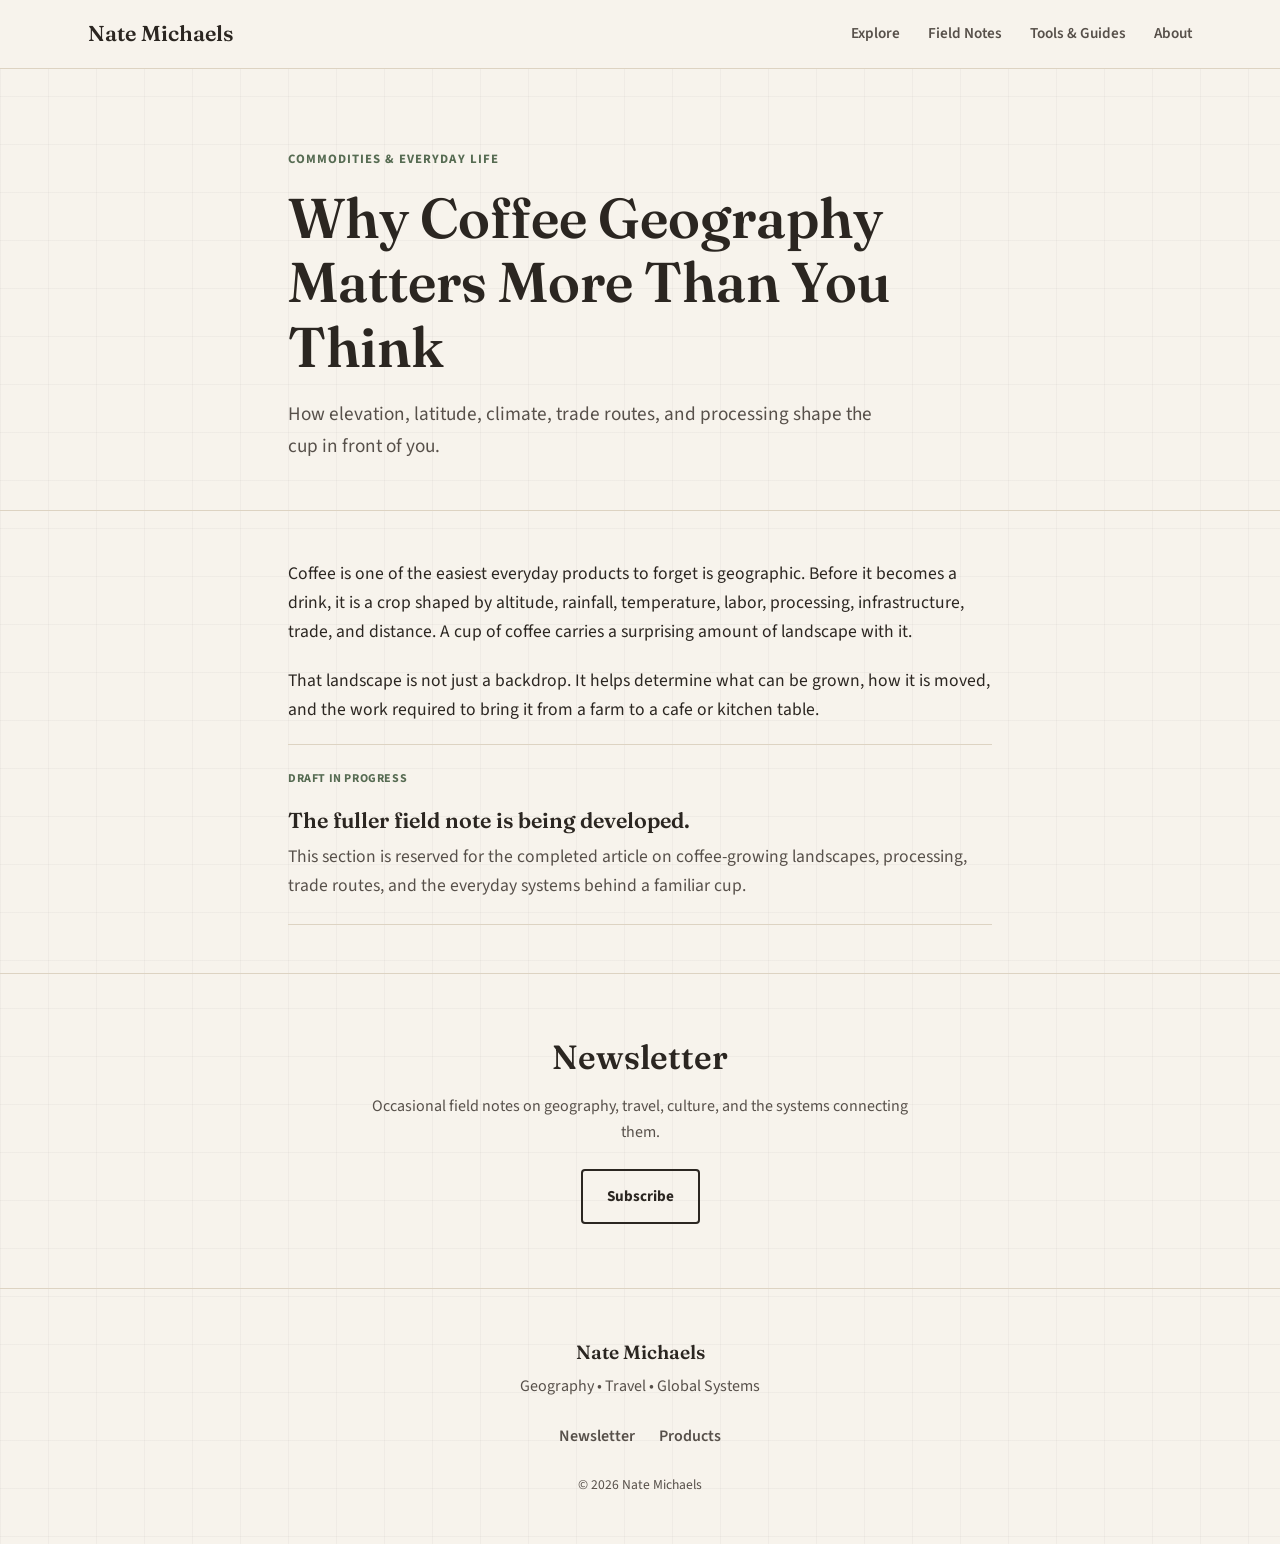
==== field-notes/coffee-geography.html @ fca3ed49 "Publish first Nate Michaels field note" ====
<!DOCTYPE html>
<html lang="en">
<head>
  <meta charset="UTF-8">
  <meta name="viewport" content="width=device-width, initial-scale=1.0">
  <title>Why Coffee Geography Matters More Than You Think | Nate Michaels</title>
  <meta name="description" content="How elevation, latitude, climate, trade routes, and processing shape the cup in front of you.">

  <meta property="og:type" content="article">
  <meta property="og:title" content="Why Coffee Geography Matters More Than You Think | Nate Michaels">
  <meta property="og:description" content="How elevation, latitude, climate, trade routes, and processing shape the cup in front of you.">
  <meta property="og:image" content="https://natemichaels.us/assets/images/hero-travel.jpg">
  <meta property="og:url" content="https://natemichaels.us/field-notes/coffee-geography.html">
  <meta name="twitter:card" content="summary_large_image">

  <link rel="preconnect" href="https://fonts.googleapis.com">
  <link rel="preconnect" href="https://fonts.gstatic.com" crossorigin>
  <link href="https://fonts.googleapis.com/css2?family=Fraunces:opsz,wght@9..144,400;9..144,500;9..144,600&family=Source+Sans+3:wght@400;500;600;700&display=swap" rel="stylesheet">
  <link rel="stylesheet" href="../assets/css/style.css">
</head>
<body>
  <a class="skip-link" href="#main">Skip to content</a>

  <header class="site-header">
    <div class="header-inner">
      <a href="../index.html" class="logo">Nate Michaels</a>

      <button class="nav-toggle" id="navToggle" aria-expanded="false" aria-controls="primaryNav">
        <span class="sr-only">Menu</span>
        <span class="nav-toggle-bar"></span>
      </button>

      <nav class="primary-nav" id="primaryNav">
        <a href="../index.html#explore">Explore</a>
        <a href="../index.html#field-notes">Field Notes</a>
        <a href="../index.html#tools">Tools &amp; Guides</a>
        <a href="../index.html#about">About</a>
      </nav>
    </div>
  </header>

  <main id="main">
    <article>
      <header class="article-header">
        <div class="article-header-inner">
          <p class="eyebrow">Commodities &amp; Everyday Life</p>
          <h1>Why Coffee Geography Matters More Than You Think</h1>
          <p class="article-dek">How elevation, latitude, climate, trade routes, and processing shape the cup in front of you.</p>
        </div>
      </header>

      <div class="article-body">
        <p>Coffee is one of the easiest everyday products to forget is geographic. Before it becomes a drink, it is a crop shaped by altitude, rainfall, temperature, labor, processing, infrastructure, trade, and distance. A cup of coffee carries a surprising amount of landscape with it.</p>
        <p>That landscape is not just a backdrop. It helps determine what can be grown, how it is moved, and the work required to bring it from a farm to a cafe or kitchen table.</p>

        <section class="article-draft" aria-labelledby="draft-heading">
          <p class="post-status">Draft in Progress</p>
          <h2 id="draft-heading">The fuller field note is being developed.</h2>
          <p>This section is reserved for the completed article on coffee-growing landscapes, processing, trade routes, and the everyday systems behind a familiar cup.</p>
        </section>
      </div>
    </article>

    <section class="section newsletter" aria-labelledby="newsletter-heading">
      <div class="section-inner newsletter-inner">
        <h2 id="newsletter-heading" class="section-heading">Newsletter</h2>
        <p>Occasional field notes on geography, travel, culture, and the systems connecting them.</p>
        <a href="https://substack.com/@geographyninja" class="btn btn-secondary">Subscribe</a>
      </div>
    </section>
  </main>

  <footer class="site-footer">
    <div class="footer-inner">
      <p class="footer-brand">Nate Michaels</p>
      <p class="footer-tagline">Geography &bull; Travel &bull; Global Systems</p>
      <nav class="footer-links">
        <a href="https://substack.com/@geographyninja">Newsletter</a>
        <a href="../index.html#tools">Products</a>
      </nav>
      <p class="footer-copyright">&copy; <span id="year"></span> Nate Michaels</p>
    </div>
  </footer>

  <script src="../assets/js/main.js"></script>
</body>
</html>
---- assets/css/style.css ----
/* Nate Michaels — editorial travel/geography site */

:root {
  --color-bg: #f7f3ec;
  --color-bg-muted: #efe8db;
  --color-ink: #2b2621;
  --color-ink-soft: #57504a;
  --color-rule: #ddd3c2;
  --color-accent: #a15c38;   /* terracotta */
  --color-accent-dark: #7d4327;
  --color-moss: #566b52;     /* muted olive/green */

  --font-display: "Fraunces", Georgia, serif;
  --font-body: "Source Sans 3", -apple-system, BlinkMacSystemFont, "Segoe UI", sans-serif;

  --max-width: 72rem;
}

* {
  box-sizing: border-box;
}

html {
  scroll-behavior: smooth;
}

@media (prefers-reduced-motion: reduce) {
  html {
    scroll-behavior: auto;
  }
  * {
    animation-duration: 0.001ms !important;
    animation-iteration-count: 1 !important;
    transition-duration: 0.001ms !important;
  }
}

body {
  margin: 0;
  font-family: var(--font-body);
  color: var(--color-ink);
  background-color: var(--color-bg);
  line-height: 1.65;
  /* subtle topographic grid, drawn with CSS only */
  background-image:
    linear-gradient(rgba(43, 38, 33, 0.035) 1px, transparent 1px),
    linear-gradient(90deg, rgba(43, 38, 33, 0.035) 1px, transparent 1px);
  background-size: 48px 48px;
}

h1, h2, h3 {
  font-family: var(--font-display);
  font-weight: 600;
  color: var(--color-ink);
  line-height: 1.15;
  margin-top: 0;
}

a {
  color: var(--color-accent-dark);
}

.sr-only {
  position: absolute;
  width: 1px;
  height: 1px;
  padding: 0;
  margin: -1px;
  overflow: hidden;
  clip: rect(0, 0, 0, 0);
  white-space: nowrap;
  border: 0;
}

.skip-link {
  position: absolute;
  left: -999px;
  top: 0;
  background: var(--color-ink);
  color: #fff;
  padding: 0.75rem 1rem;
  z-index: 100;
}

.skip-link:focus {
  left: 0.5rem;
  top: 0.5rem;
}

/* ---------- Header ---------- */

.site-header {
  border-bottom: 1px solid var(--color-rule);
  background-color: var(--color-bg);
  position: sticky;
  top: 0;
  z-index: 10;
}

.header-inner {
  max-width: var(--max-width);
  margin: 0 auto;
  padding: 1rem 1.5rem;
  display: flex;
  align-items: center;
  justify-content: space-between;
  position: relative;
}

.logo {
  font-family: var(--font-display);
  font-weight: 600;
  font-size: 1.35rem;
  text-decoration: none;
  color: var(--color-ink);
}

.primary-nav {
  display: flex;
  gap: 1.75rem;
}

.primary-nav a {
  text-decoration: none;
  color: var(--color-ink-soft);
  font-weight: 600;
  font-size: 0.95rem;
}

.primary-nav a:hover,
.primary-nav a:focus-visible {
  color: var(--color-accent-dark);
}

.nav-toggle {
  display: none;
  flex-direction: column;
  gap: 5px;
  background: none;
  border: 1px solid var(--color-rule);
  border-radius: 6px;
  padding: 0.5rem 0.65rem;
  cursor: pointer;
}

.nav-toggle-bar,
.nav-toggle-bar::before,
.nav-toggle-bar::after {
  content: "";
  display: block;
  width: 20px;
  height: 2px;
  background: var(--color-ink);
  position: relative;
}

.nav-toggle-bar::before {
  top: -6px;
}

.nav-toggle-bar::after {
  top: 4px;
}

@media (max-width: 640px) {
  .nav-toggle {
    display: inline-flex;
  }

  .primary-nav {
    display: none;
    position: absolute;
    top: 100%;
    left: 0;
    right: 0;
    background: var(--color-bg);
    border-bottom: 1px solid var(--color-rule);
    flex-direction: column;
    padding: 1rem 1.5rem 1.5rem;
    gap: 1rem;
  }

  .primary-nav.is-open {
    display: flex;
  }

  .hero {
    padding-top: 3rem;
  }

  .hero-photo {
    margin-top: 0.5rem;
  }

  .feature-photo figcaption {
    font-size: 1rem;
  }
}

/* ---------- Layout helpers ---------- */

.section {
  padding: 4rem 1.5rem;
}

.section-muted {
  background-color: var(--color-bg-muted);
}

.section-inner {
  max-width: var(--max-width);
  margin: 0 auto;
}

.section-heading {
  font-size: clamp(1.6rem, 3vw, 2.1rem);
  margin-bottom: 0.75rem;
}

.section-lede {
  color: var(--color-ink-soft);
  max-width: 40rem;
  margin-bottom: 2.5rem;
}

/* ---------- Hero ---------- */

.hero {
  padding: 5rem 1.5rem 4rem;
  border-bottom: 1px solid var(--color-rule);
}

.hero-inner {
  max-width: 52rem;
  margin: 0 auto;
  text-align: left;
}

.eyebrow {
  text-transform: uppercase;
  letter-spacing: 0.08em;
  font-size: 0.8rem;
  font-weight: 700;
  color: var(--color-moss);
  margin: 0 0 1rem;
}

.hero h1 {
  font-size: clamp(2.1rem, 5vw, 3.25rem);
  margin-bottom: 1.25rem;
}

.hero-copy {
  font-size: 1.1rem;
  color: var(--color-ink-soft);
  max-width: 38rem;
  margin-bottom: 2rem;
}

.hero-ctas {
  display: flex;
  flex-wrap: wrap;
  gap: 1rem;
  margin-bottom: 2rem;
}

.hero-photo,
.feature-photo {
  margin: 0;
  border: 1px solid var(--color-rule);
  border-radius: 14px;
  overflow: hidden;
  background: var(--color-bg-muted);
}

.hero-photo img,
.feature-photo img {
  display: block;
  width: 100%;
  height: auto;
  object-fit: cover;
  background: #dfe6d7;
}

.hero-photo {
  max-width: 100%;
  box-shadow: 0 20px 40px rgba(43, 38, 33, 0.08);
}

.hero-photo img {
  aspect-ratio: 1600 / 1063;
  object-position: center;
}

.photo-feature-grid {
  display: grid;
  grid-template-columns: repeat(auto-fit, minmax(17rem, 1fr));
  gap: 1.5rem;
  margin-top: 2.5rem;
}

.feature-photo img {
  aspect-ratio: 1400 / 930;
  object-position: center;
}

.feature-photo figcaption {
  padding: 0.85rem 1rem 1rem;
  font-family: var(--font-display);
  font-size: 1.1rem;
  color: var(--color-ink);
  background: rgba(247, 243, 236, 0.92);
}

/* ---------- Buttons ---------- */

.btn {
  display: inline-block;
  text-decoration: none;
  font-weight: 700;
  padding: 0.8rem 1.5rem;
  border-radius: 4px;
  border: 2px solid transparent;
  font-size: 0.95rem;
}

.btn-primary {
  background-color: var(--color-accent);
  color: #fff;
  border-color: var(--color-accent);
}

.btn-primary:hover,
.btn-primary:focus-visible {
  background-color: var(--color-accent-dark);
  border-color: var(--color-accent-dark);
}

.btn-secondary {
  background-color: transparent;
  color: var(--color-ink);
  border-color: var(--color-ink);
}

.btn-secondary:hover,
.btn-secondary:focus-visible {
  background-color: var(--color-ink);
  color: var(--color-bg);
}

/* ---------- Cards ---------- */

.card-grid {
  display: grid;
  grid-template-columns: repeat(auto-fit, minmax(15rem, 1fr));
  gap: 1.5rem;
}

.topic-card,
.post-card,
.product-card {
  background-color: var(--color-bg);
  border: 1px solid var(--color-rule);
  border-radius: 8px;
  padding: 1.75rem;
}

.section-muted .topic-card,
.section-muted .post-card {
  background-color: var(--color-bg);
}

.topic-card h3 {
  font-size: 1.15rem;
  margin-bottom: 0.5rem;
}

.topic-card p {
  color: var(--color-ink-soft);
  margin: 0;
}

.topic-card-link,
.post-card-link {
  display: block;
  color: inherit;
  text-decoration: none;
}

.topic-card-link {
  transition: border-color 0.2s ease, box-shadow 0.2s ease;
}

.topic-card-link:hover,
.topic-card-link:focus-visible {
  border-color: var(--color-accent);
  box-shadow: 0 8px 18px rgba(43, 38, 33, 0.08);
}

.post-card-link:focus-visible {
  outline: 2px solid var(--color-accent);
  outline-offset: 4px;
}

.post-card:has(.post-card-link) {
  padding: 0;
}

.post-card-link {
  height: 100%;
  padding: 1.75rem;
}

.post-card:has(.post-card-link):hover {
  border-color: var(--color-accent);
}

.post-status {
  text-transform: uppercase;
  font-size: 0.75rem;
  font-weight: 700;
  letter-spacing: 0.05em;
  color: var(--color-moss);
  margin: 0 0 0.5rem;
}

.post-card h3 {
  font-size: 1.1rem;
  margin-bottom: 0.5rem;
}

.post-card p:last-child {
  color: var(--color-ink-soft);
  margin: 0;
}

/* ---------- Travel Photography Field Notes ---------- */

.photography-notes {
  border-bottom: 1px solid var(--color-rule);
}

.field-tips {
  counter-reset: field-tip;
  display: grid;
  grid-template-columns: repeat(auto-fit, minmax(17rem, 1fr));
  gap: 0 2.5rem;
  max-width: 58rem;
  margin: 0;
  padding: 0;
  list-style: none;
}

.field-tips li {
  counter-increment: field-tip;
  position: relative;
  padding: 1.4rem 0 1.4rem 2.5rem;
  border-top: 1px solid var(--color-rule);
}

.field-tips li::before {
  content: "0" counter(field-tip);
  position: absolute;
  left: 0;
  top: 1.5rem;
  color: var(--color-moss);
  font-size: 0.8rem;
  font-weight: 700;
  letter-spacing: 0.05em;
}

.field-tips h3 {
  font-size: 1.1rem;
  margin-bottom: 0.35rem;
}

.field-tips p {
  color: var(--color-ink-soft);
  margin: 0;
}

.guide-preview {
  max-width: 42rem;
  margin-top: 2.5rem;
  padding-top: 1.5rem;
  border-top: 2px solid var(--color-accent);
}

.guide-preview h3 {
  font-size: 1.35rem;
  margin-bottom: 0.5rem;
}

.guide-preview p:last-child {
  color: var(--color-ink-soft);
  max-width: 38rem;
  margin: 0;
}

/* ---------- Products ---------- */

.compare {
  border: 1px solid var(--color-rule);
  border-radius: 8px;
  padding: 1.75rem;
  margin-bottom: 2.5rem;
  background-color: var(--color-bg-muted);
}

.compare-heading {
  font-size: 1.25rem;
  margin-bottom: 1.25rem;
}

.compare-grid {
  display: grid;
  grid-template-columns: repeat(auto-fit, minmax(15rem, 1fr));
  gap: 1.5rem;
}

.compare-column {
  background-color: var(--color-bg);
  border: 1px solid var(--color-rule);
  border-radius: 8px;
  padding: 1.25rem 1.5rem;
}

.compare-name {
  font-family: var(--font-display);
  font-weight: 600;
  font-size: 1.05rem;
  margin: 0 0 0.75rem;
}

.compare-label {
  font-weight: 700;
  margin: 0 0 0.4rem;
}

.compare-list {
  margin: 0 0 1rem;
  padding-left: 1.25rem;
  color: var(--color-ink-soft);
}

.compare-list li {
  margin-bottom: 0.35rem;
}

.compare-choose {
  color: var(--color-ink-soft);
  margin: 0;
}

.product-grid {
  margin-bottom: 1.5rem;
}

.product-card {
  display: flex;
  flex-direction: column;
  border-color: var(--color-accent);
}

.product-card h3 {
  font-size: 1.3rem;
  margin-bottom: 0.75rem;
}

.product-problem {
  color: var(--color-ink-soft);
  margin-bottom: 1rem;
}

.product-benefits {
  margin: 0 0 1.25rem;
  padding-left: 1.25rem;
  color: var(--color-ink-soft);
}

.product-benefits li {
  margin-bottom: 0.4rem;
}

.product-price {
  font-family: var(--font-display);
  font-size: 1.5rem;
  font-weight: 600;
  margin: 0 0 1rem;
}

.product-cta {
  align-self: flex-start;
}

.bundle-note {
  color: var(--color-ink-soft);
  font-size: 0.9rem;
  font-style: italic;
}

/* ---------- Field Note Article ---------- */

.article-header {
  padding: 5rem 1.5rem 3rem;
  border-bottom: 1px solid var(--color-rule);
}

.article-header-inner,
.article-body,
.article-draft {
  max-width: 44rem;
  margin: 0 auto;
}

.article-header h1 {
  font-size: clamp(2.2rem, 5vw, 3.5rem);
  margin-bottom: 1.25rem;
}

.article-dek {
  max-width: 38rem;
  color: var(--color-ink-soft);
  font-size: 1.2rem;
  margin: 0;
}

.article-body {
  padding: 3rem 0;
  font-size: 1.1rem;
}

.article-body p {
  margin: 0 0 1.25rem;
}

.article-draft {
  padding: 1.5rem 0;
  border-top: 1px solid var(--color-rule);
  border-bottom: 1px solid var(--color-rule);
}

.article-draft h2 {
  font-size: 1.35rem;
  margin-bottom: 0.5rem;
}

.article-draft p:last-child {
  color: var(--color-ink-soft);
  margin-bottom: 0;
}

/* ---------- About ---------- */

.about-inner p {
  max-width: 42rem;
  color: var(--color-ink-soft);
  font-size: 1.05rem;
}

/* ---------- Newsletter ---------- */

.newsletter {
  border-top: 1px solid var(--color-rule);
  border-bottom: 1px solid var(--color-rule);
  text-align: center;
}

.newsletter-inner {
  max-width: 34rem;
}

.newsletter p {
  color: var(--color-ink-soft);
  margin-bottom: 1.5rem;
}

/* ---------- Footer ---------- */

.site-footer {
  padding: 3rem 1.5rem;
  text-align: center;
}

.footer-brand {
  font-family: var(--font-display);
  font-weight: 600;
  font-size: 1.2rem;
  margin: 0;
}

.footer-tagline {
  color: var(--color-ink-soft);
  margin: 0.25rem 0 1.5rem;
}

.footer-links {
  display: flex;
  justify-content: center;
  gap: 1.5rem;
  margin-bottom: 1.5rem;
}

.footer-links a {
  color: var(--color-ink-soft);
  text-decoration: none;
  font-weight: 600;
}

.footer-links a:hover,
.footer-links a:focus-visible {
  color: var(--color-accent-dark);
}

.footer-copyright {
  color: var(--color-ink-soft);
  font-size: 0.85rem;
  margin: 0;
}
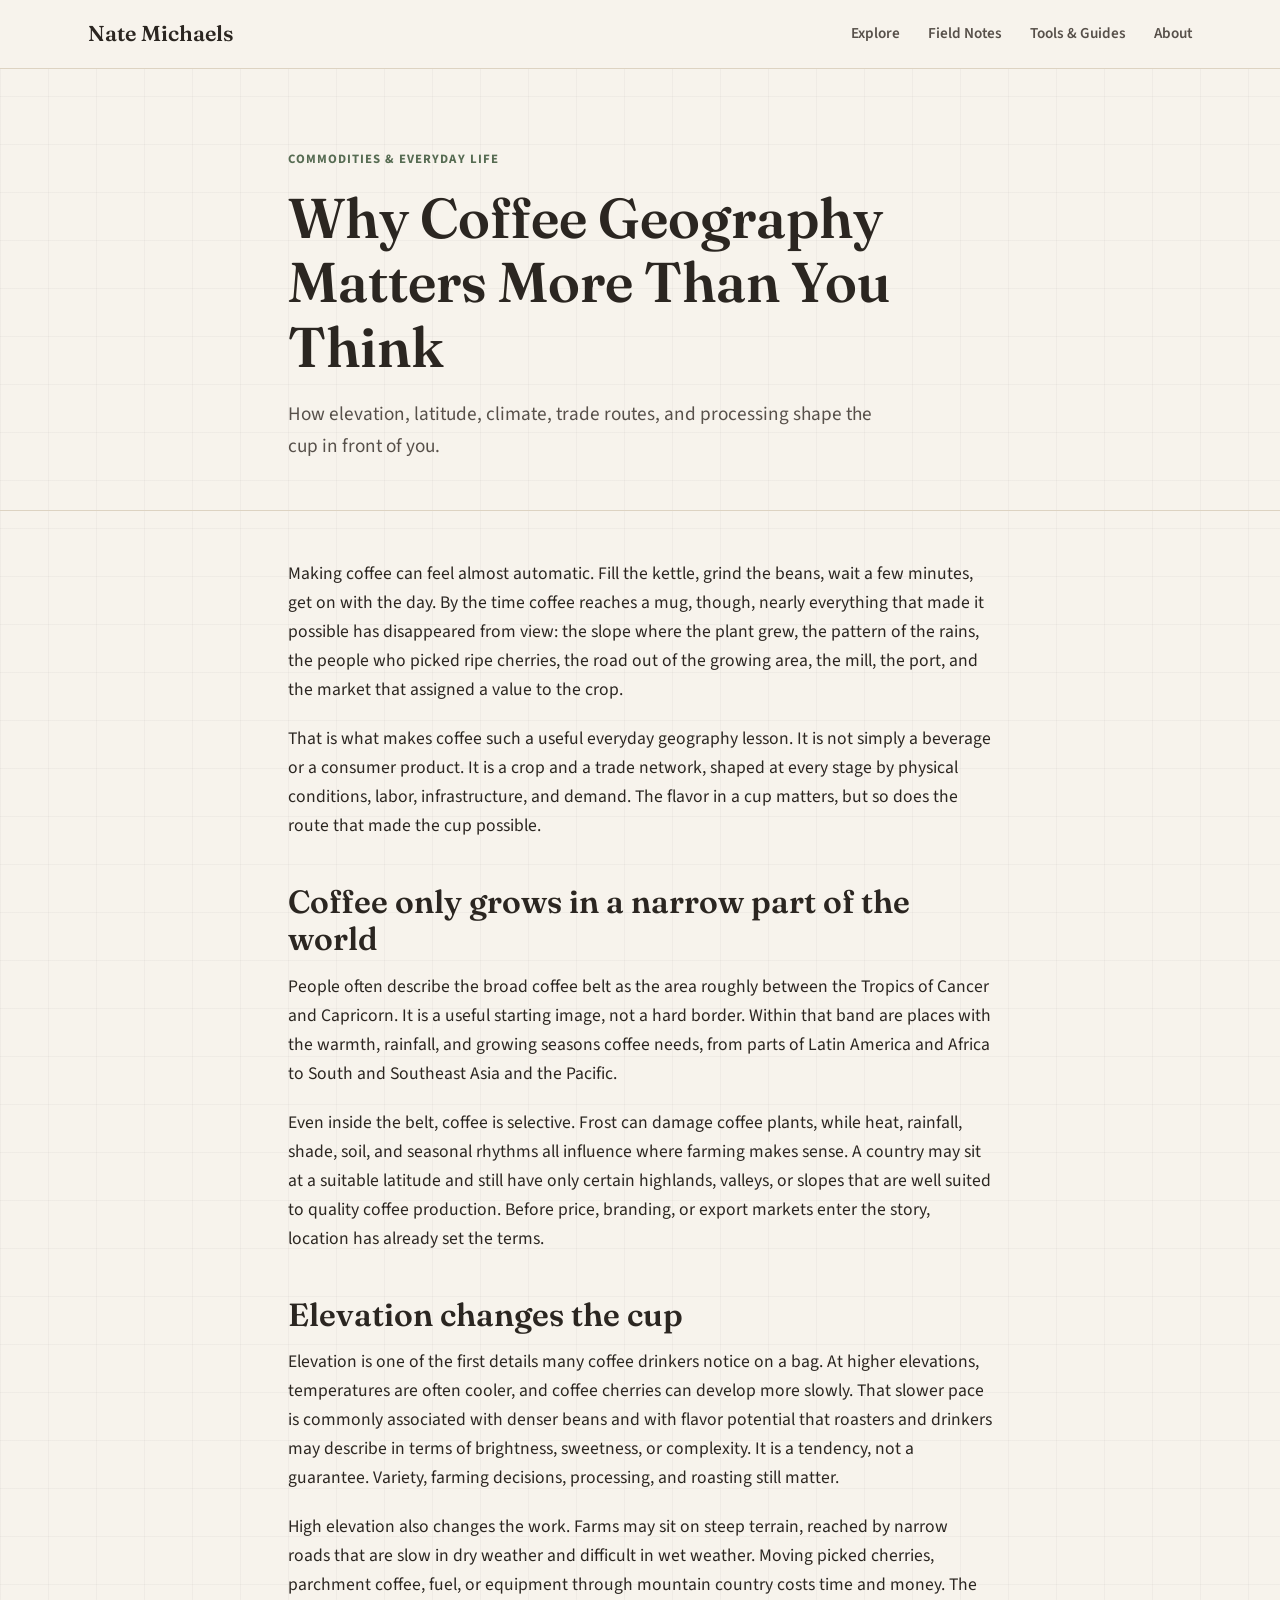
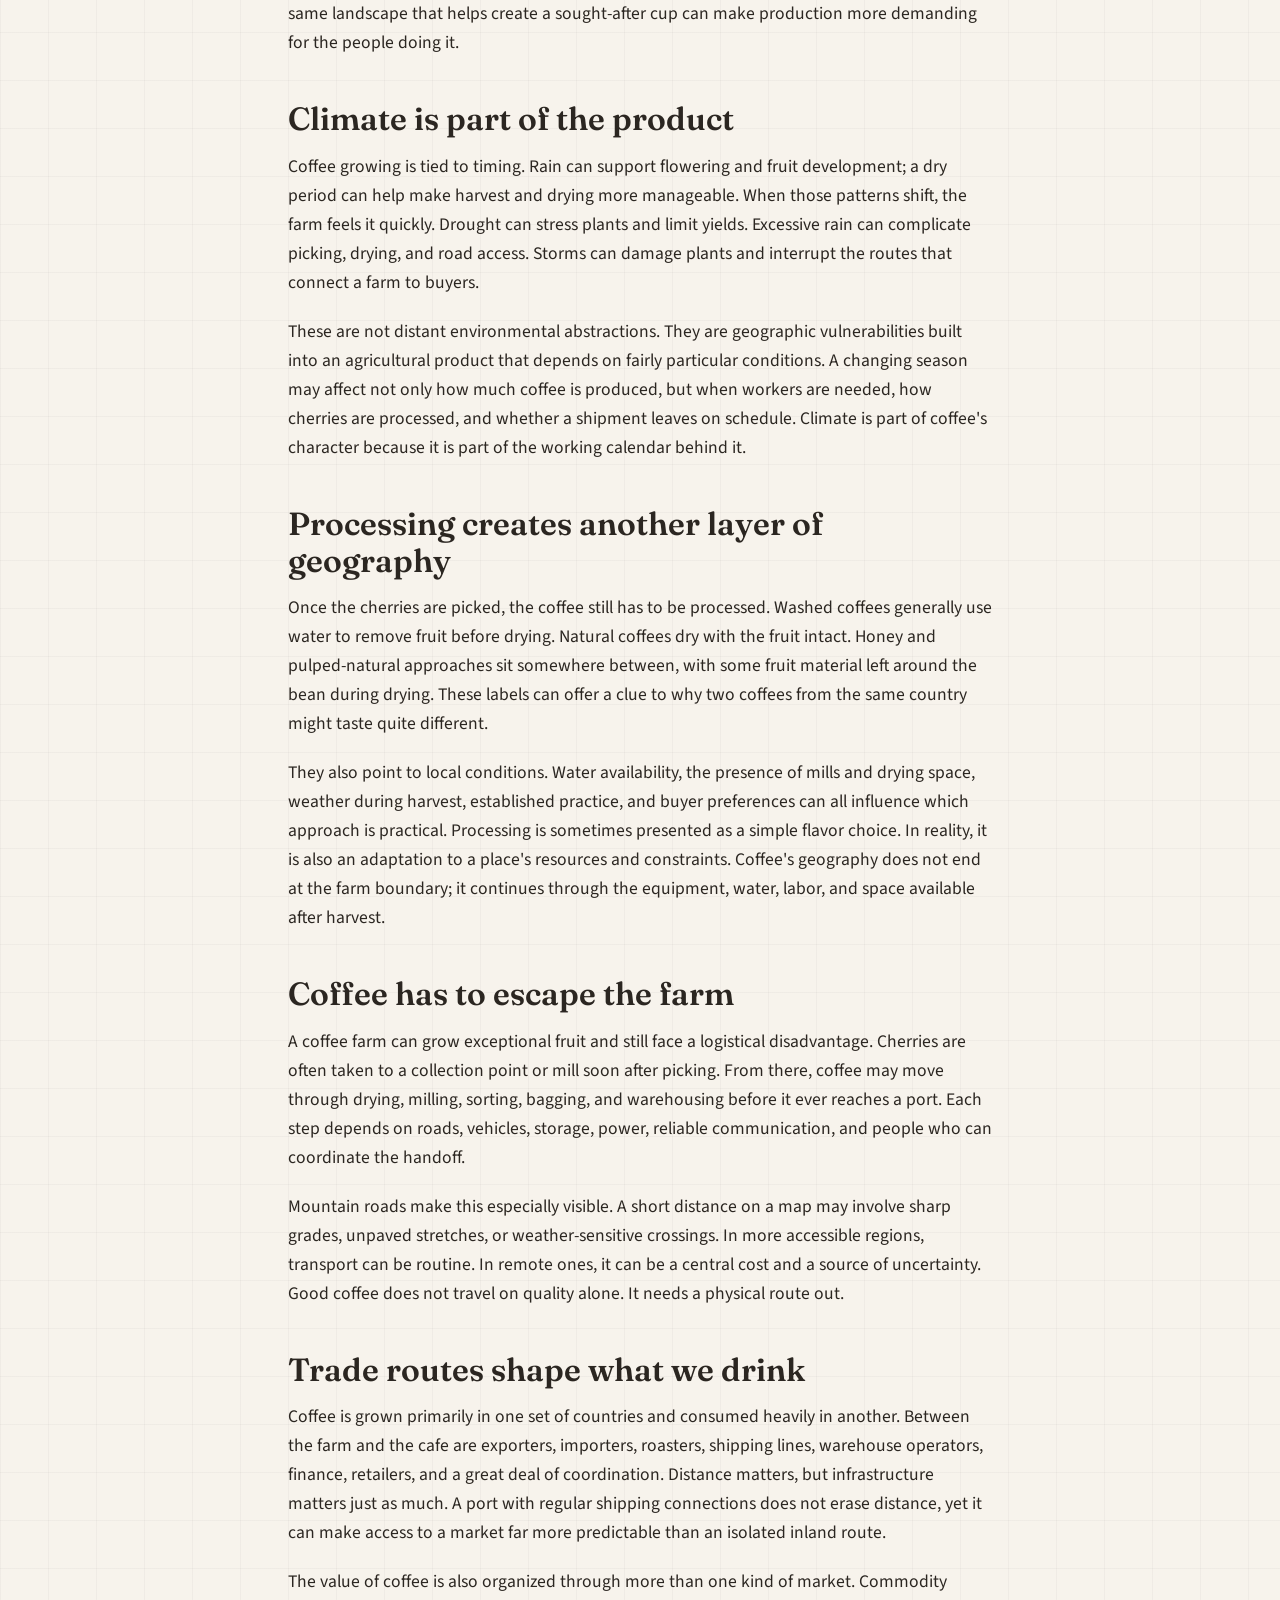
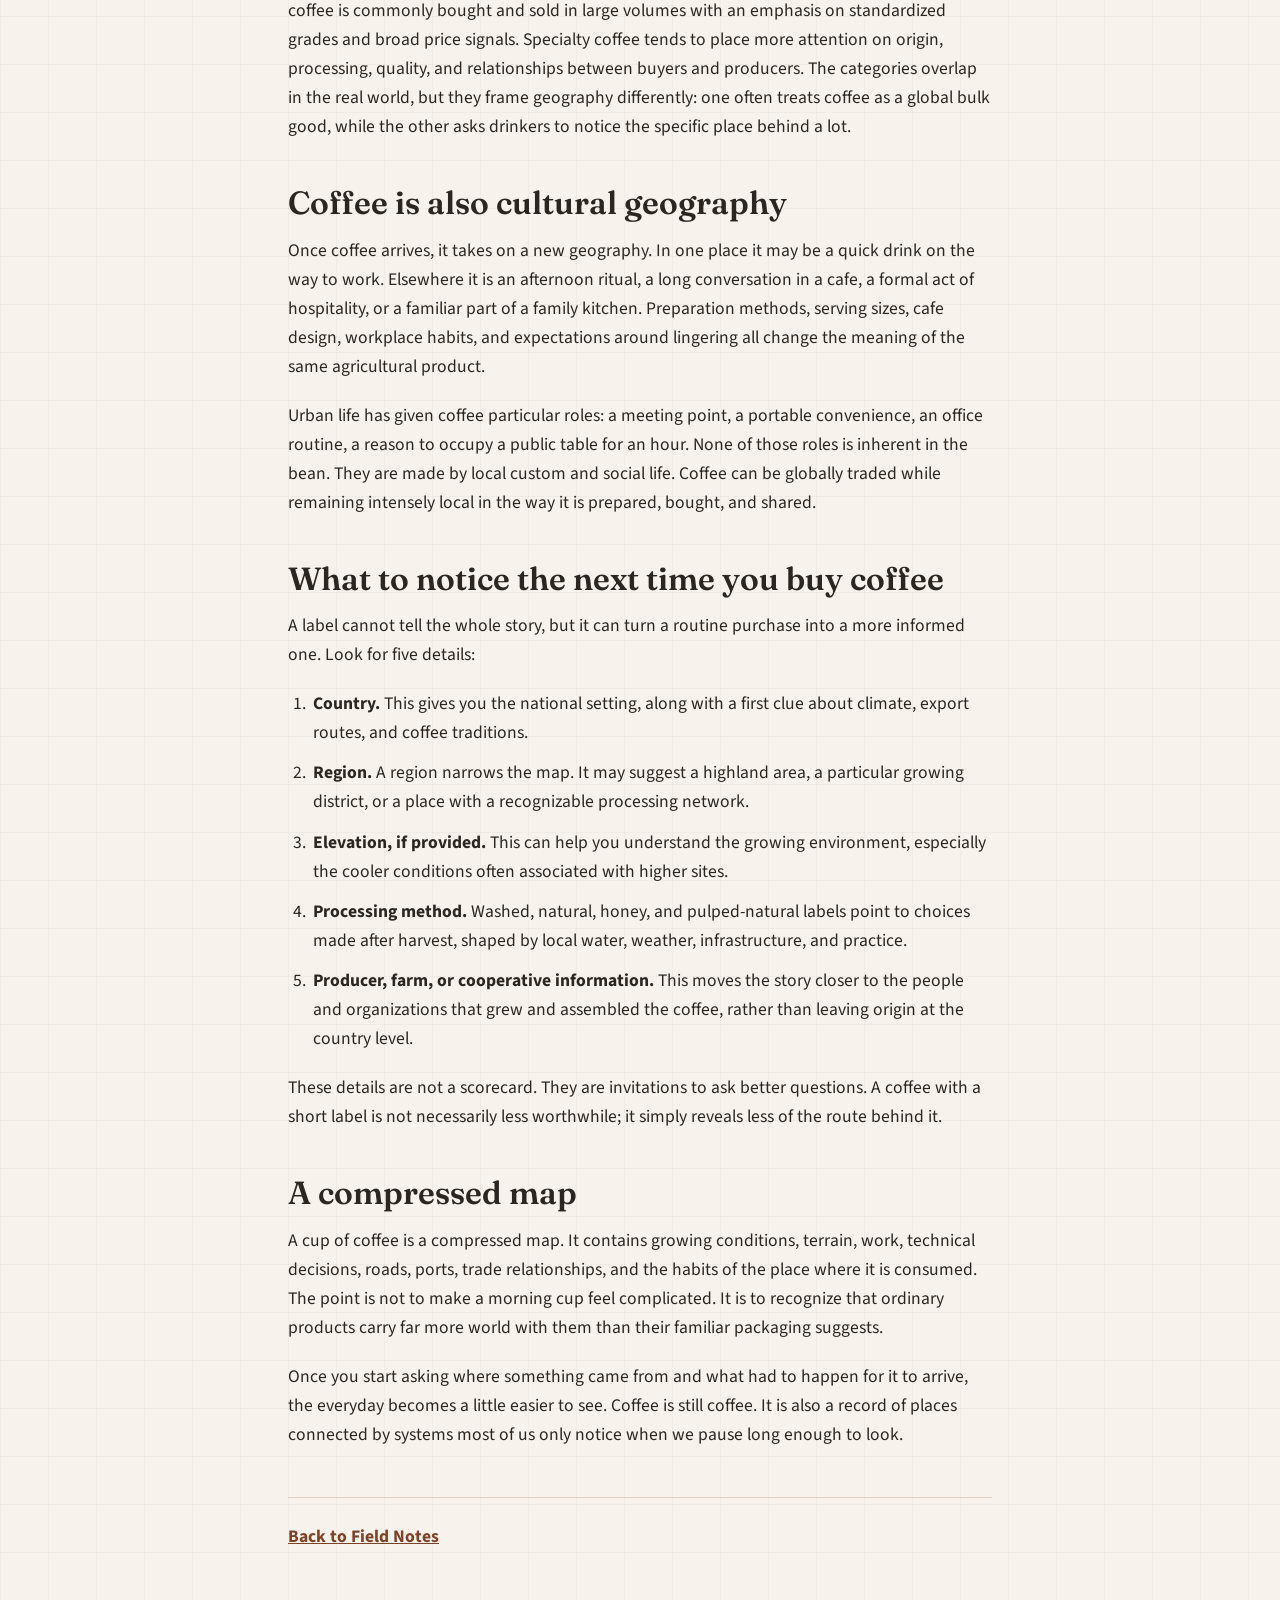
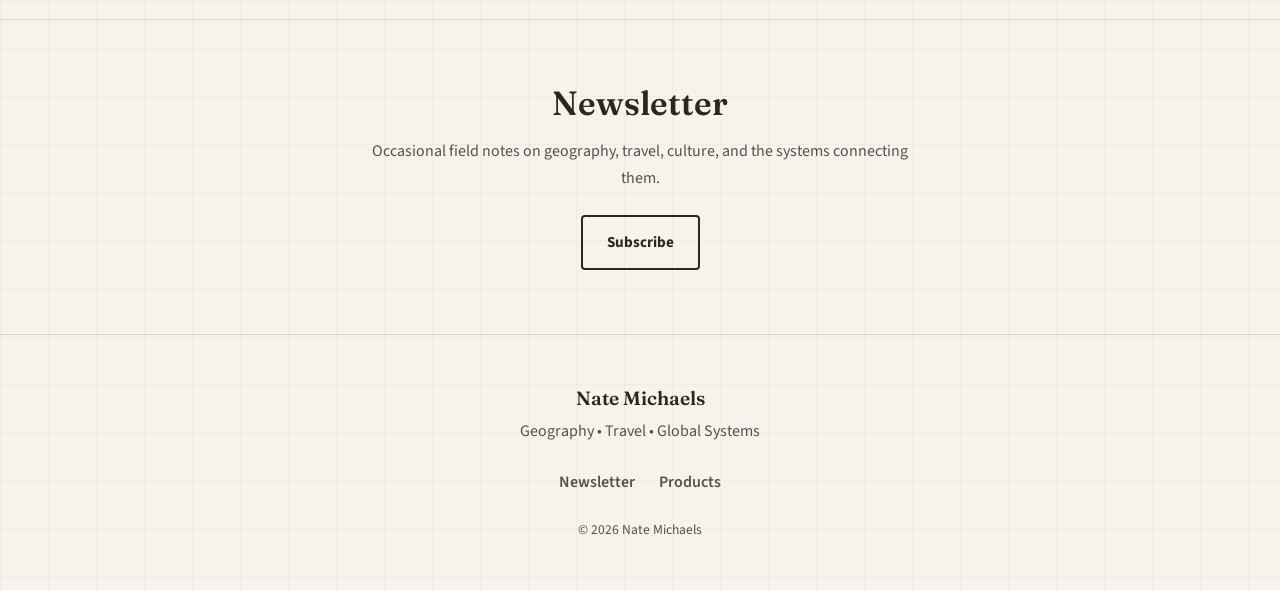
==== commit f4db1080: "Publish coffee geography field note" ====
--- a/field-notes/coffee-geography.html
+++ b/field-notes/coffee-geography.html
@@ -50,14 +50,71 @@
       </header>
 
       <div class="article-body">
-        <p>Coffee is one of the easiest everyday products to forget is geographic. Before it becomes a drink, it is a crop shaped by altitude, rainfall, temperature, labor, processing, infrastructure, trade, and distance. A cup of coffee carries a surprising amount of landscape with it.</p>
-        <p>That landscape is not just a backdrop. It helps determine what can be grown, how it is moved, and the work required to bring it from a farm to a cafe or kitchen table.</p>
+        <p>Making coffee can feel almost automatic. Fill the kettle, grind the beans, wait a few minutes, get on with the day. By the time coffee reaches a mug, though, nearly everything that made it possible has disappeared from view: the slope where the plant grew, the pattern of the rains, the people who picked ripe cherries, the road out of the growing area, the mill, the port, and the market that assigned a value to the crop.</p>
+        <p>That is what makes coffee such a useful everyday geography lesson. It is not simply a beverage or a consumer product. It is a crop and a trade network, shaped at every stage by physical conditions, labor, infrastructure, and demand. The flavor in a cup matters, but so does the route that made the cup possible.</p>
 
-        <section class="article-draft" aria-labelledby="draft-heading">
-          <p class="post-status">Draft in Progress</p>
-          <h2 id="draft-heading">The fuller field note is being developed.</h2>
-          <p>This section is reserved for the completed article on coffee-growing landscapes, processing, trade routes, and the everyday systems behind a familiar cup.</p>
+        <section aria-labelledby="coffee-belt-heading">
+          <h2 id="coffee-belt-heading">Coffee only grows in a narrow part of the world</h2>
+          <p>People often describe the broad coffee belt as the area roughly between the Tropics of Cancer and Capricorn. It is a useful starting image, not a hard border. Within that band are places with the warmth, rainfall, and growing seasons coffee needs, from parts of Latin America and Africa to South and Southeast Asia and the Pacific.</p>
+          <p>Even inside the belt, coffee is selective. Frost can damage coffee plants, while heat, rainfall, shade, soil, and seasonal rhythms all influence where farming makes sense. A country may sit at a suitable latitude and still have only certain highlands, valleys, or slopes that are well suited to quality coffee production. Before price, branding, or export markets enter the story, location has already set the terms.</p>
         </section>
+
+        <section aria-labelledby="elevation-heading">
+          <h2 id="elevation-heading">Elevation changes the cup</h2>
+          <p>Elevation is one of the first details many coffee drinkers notice on a bag. At higher elevations, temperatures are often cooler, and coffee cherries can develop more slowly. That slower pace is commonly associated with denser beans and with flavor potential that roasters and drinkers may describe in terms of brightness, sweetness, or complexity. It is a tendency, not a guarantee. Variety, farming decisions, processing, and roasting still matter.</p>
+          <p>High elevation also changes the work. Farms may sit on steep terrain, reached by narrow roads that are slow in dry weather and difficult in wet weather. Moving picked cherries, parchment coffee, fuel, or equipment through mountain country costs time and money. The same landscape that helps create a sought-after cup can make production more demanding for the people doing it.</p>
+        </section>
+
+        <section aria-labelledby="climate-heading">
+          <h2 id="climate-heading">Climate is part of the product</h2>
+          <p>Coffee growing is tied to timing. Rain can support flowering and fruit development; a dry period can help make harvest and drying more manageable. When those patterns shift, the farm feels it quickly. Drought can stress plants and limit yields. Excessive rain can complicate picking, drying, and road access. Storms can damage plants and interrupt the routes that connect a farm to buyers.</p>
+          <p>These are not distant environmental abstractions. They are geographic vulnerabilities built into an agricultural product that depends on fairly particular conditions. A changing season may affect not only how much coffee is produced, but when workers are needed, how cherries are processed, and whether a shipment leaves on schedule. Climate is part of coffee's character because it is part of the working calendar behind it.</p>
+        </section>
+
+        <section aria-labelledby="processing-heading">
+          <h2 id="processing-heading">Processing creates another layer of geography</h2>
+          <p>Once the cherries are picked, the coffee still has to be processed. Washed coffees generally use water to remove fruit before drying. Natural coffees dry with the fruit intact. Honey and pulped-natural approaches sit somewhere between, with some fruit material left around the bean during drying. These labels can offer a clue to why two coffees from the same country might taste quite different.</p>
+          <p>They also point to local conditions. Water availability, the presence of mills and drying space, weather during harvest, established practice, and buyer preferences can all influence which approach is practical. Processing is sometimes presented as a simple flavor choice. In reality, it is also an adaptation to a place's resources and constraints. Coffee's geography does not end at the farm boundary; it continues through the equipment, water, labor, and space available after harvest.</p>
+        </section>
+
+        <section aria-labelledby="transport-heading">
+          <h2 id="transport-heading">Coffee has to escape the farm</h2>
+          <p>A coffee farm can grow exceptional fruit and still face a logistical disadvantage. Cherries are often taken to a collection point or mill soon after picking. From there, coffee may move through drying, milling, sorting, bagging, and warehousing before it ever reaches a port. Each step depends on roads, vehicles, storage, power, reliable communication, and people who can coordinate the handoff.</p>
+          <p>Mountain roads make this especially visible. A short distance on a map may involve sharp grades, unpaved stretches, or weather-sensitive crossings. In more accessible regions, transport can be routine. In remote ones, it can be a central cost and a source of uncertainty. Good coffee does not travel on quality alone. It needs a physical route out.</p>
+        </section>
+
+        <section aria-labelledby="trade-heading">
+          <h2 id="trade-heading">Trade routes shape what we drink</h2>
+          <p>Coffee is grown primarily in one set of countries and consumed heavily in another. Between the farm and the cafe are exporters, importers, roasters, shipping lines, warehouse operators, finance, retailers, and a great deal of coordination. Distance matters, but infrastructure matters just as much. A port with regular shipping connections does not erase distance, yet it can make access to a market far more predictable than an isolated inland route.</p>
+          <p>The value of coffee is also organized through more than one kind of market. Commodity coffee is commonly bought and sold in large volumes with an emphasis on standardized grades and broad price signals. Specialty coffee tends to place more attention on origin, processing, quality, and relationships between buyers and producers. The categories overlap in the real world, but they frame geography differently: one often treats coffee as a global bulk good, while the other asks drinkers to notice the specific place behind a lot.</p>
+        </section>
+
+        <section aria-labelledby="culture-heading">
+          <h2 id="culture-heading">Coffee is also cultural geography</h2>
+          <p>Once coffee arrives, it takes on a new geography. In one place it may be a quick drink on the way to work. Elsewhere it is an afternoon ritual, a long conversation in a cafe, a formal act of hospitality, or a familiar part of a family kitchen. Preparation methods, serving sizes, cafe design, workplace habits, and expectations around lingering all change the meaning of the same agricultural product.</p>
+          <p>Urban life has given coffee particular roles: a meeting point, a portable convenience, an office routine, a reason to occupy a public table for an hour. None of those roles is inherent in the bean. They are made by local custom and social life. Coffee can be globally traded while remaining intensely local in the way it is prepared, bought, and shared.</p>
+        </section>
+
+        <section aria-labelledby="notice-heading">
+          <h2 id="notice-heading">What to notice the next time you buy coffee</h2>
+          <p>A label cannot tell the whole story, but it can turn a routine purchase into a more informed one. Look for five details:</p>
+          <ol class="article-list">
+            <li><strong>Country.</strong> This gives you the national setting, along with a first clue about climate, export routes, and coffee traditions.</li>
+            <li><strong>Region.</strong> A region narrows the map. It may suggest a highland area, a particular growing district, or a place with a recognizable processing network.</li>
+            <li><strong>Elevation, if provided.</strong> This can help you understand the growing environment, especially the cooler conditions often associated with higher sites.</li>
+            <li><strong>Processing method.</strong> Washed, natural, honey, and pulped-natural labels point to choices made after harvest, shaped by local water, weather, infrastructure, and practice.</li>
+            <li><strong>Producer, farm, or cooperative information.</strong> This moves the story closer to the people and organizations that grew and assembled the coffee, rather than leaving origin at the country level.</li>
+          </ol>
+          <p>These details are not a scorecard. They are invitations to ask better questions. A coffee with a short label is not necessarily less worthwhile; it simply reveals less of the route behind it.</p>
+        </section>
+
+        <section aria-labelledby="conclusion-heading">
+          <h2 id="conclusion-heading">A compressed map</h2>
+          <p>A cup of coffee is a compressed map. It contains growing conditions, terrain, work, technical decisions, roads, ports, trade relationships, and the habits of the place where it is consumed. The point is not to make a morning cup feel complicated. It is to recognize that ordinary products carry far more world with them than their familiar packaging suggests.</p>
+          <p>Once you start asking where something came from and what had to happen for it to arrive, the everyday becomes a little easier to see. Coffee is still coffee. It is also a record of places connected by systems most of us only notice when we pause long enough to look.</p>
+        </section>
+
+        <p class="article-home"><a href="../index.html#field-notes">Back to Field Notes</a></p>
       </div>
     </article>
 
--- a/assets/css/style.css
+++ b/assets/css/style.css
@@ -634,6 +634,32 @@
   margin: 0 0 1.25rem;
 }
 
+.article-body section {
+  margin: 2.75rem 0;
+}
+
+.article-body section h2 {
+  font-size: clamp(1.55rem, 3vw, 2rem);
+  margin-bottom: 0.85rem;
+}
+
+.article-list {
+  margin: 0 0 1.25rem;
+  padding-left: 1.35rem;
+}
+
+.article-list li {
+  margin-bottom: 0.7rem;
+  padding-left: 0.2rem;
+}
+
+.article-home {
+  margin-top: 3rem !important;
+  padding-top: 1.5rem;
+  border-top: 1px solid var(--color-rule);
+  font-weight: 700;
+}
+
 .article-draft {
   padding: 1.5rem 0;
   border-top: 1px solid var(--color-rule);
